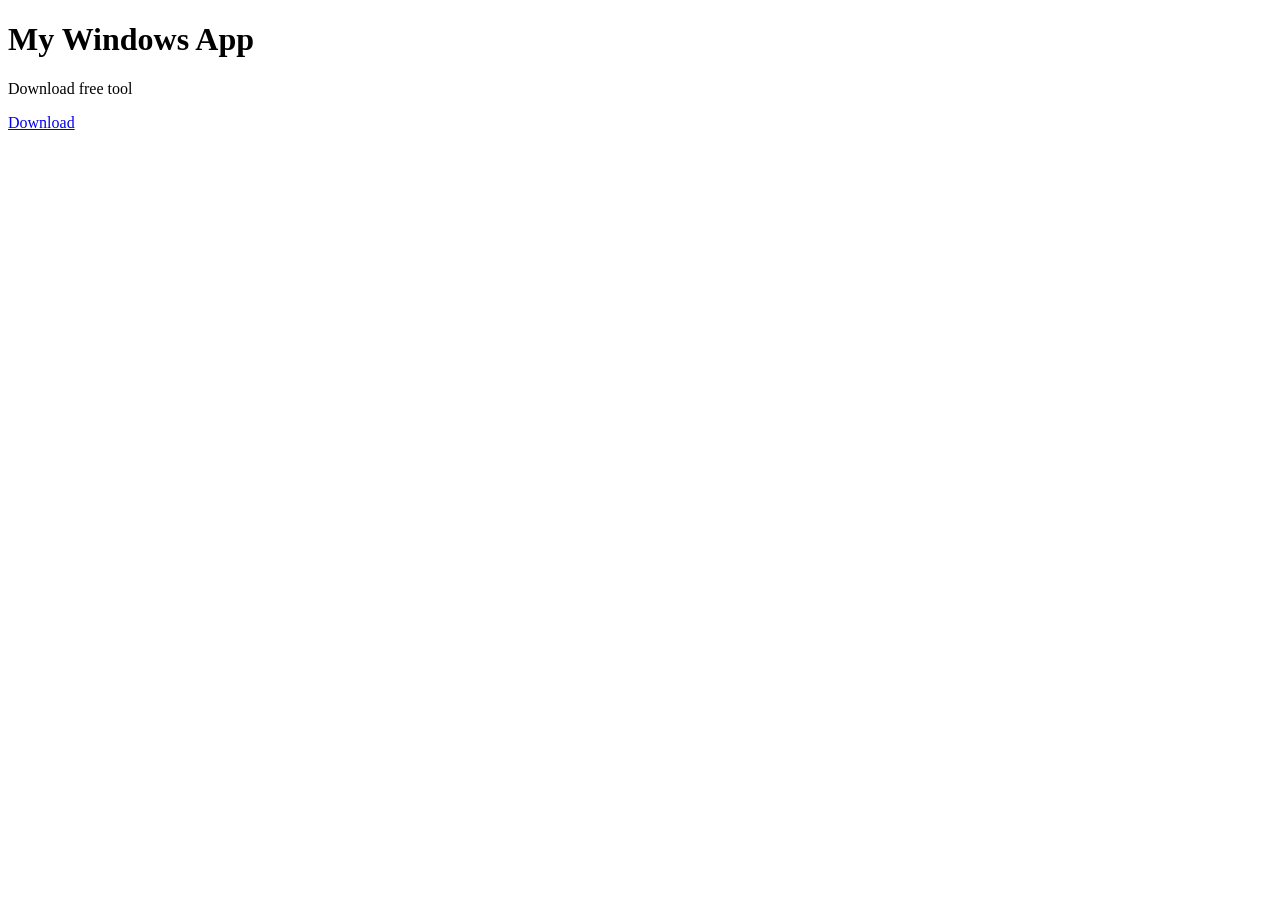
==== index.html @ 693fcc32 "add website files" ====
<!DOCTYPE html>
<html>
<head>
  <title>My App</title>
</head>
<body>
  <h1>My Windows App</h1>
  <p>Download free tool</p>

  <a href="https://github.com/your/release.exe">
    Download
  </a>
</body>
</html>
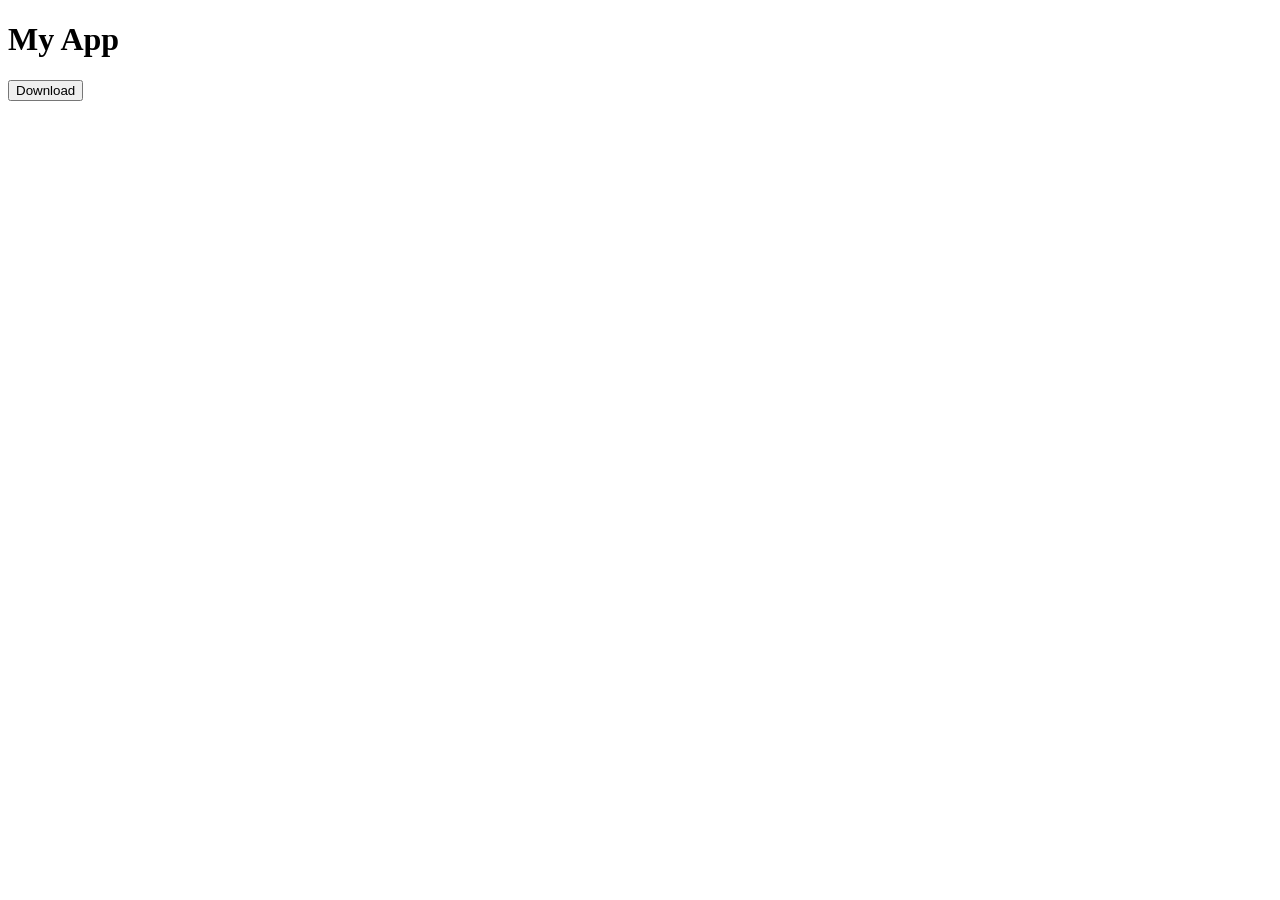
==== commit 30a3a92e: "update del token" ====
--- a/index.html
+++ b/index.html
@@ -1,14 +1,34 @@
 <!DOCTYPE html>
-<html>
+<html lang="en">
 <head>
-  <title>My App</title>
+  <meta charset="UTF-8" />
+  <title>Download App</title>
+
+  <script src="https://challenges.cloudflare.com/turnstile/v0/api.js" async defer></script>
 </head>
+
 <body>
-  <h1>My Windows App</h1>
-  <p>Download free tool</p>
 
-  <a href="https://github.com/your/release.exe">
-    Download
-  </a>
+  <h1>My App</h1>
+
+  <button id="downloadBtn">Download</button>
+
+  <div id="modal" style="display:none;">
+
+    <input type="email" id="email" placeholder="Enter email" />
+
+    <!-- TURNSTILE -->
+    <div class="cf-turnstile"
+         data-sitekey="0x4AAAAAADiCqoTki0utuD0b"
+         data-callback="onTurnstileSuccess">
+    </div>
+
+    <button id="confirmBtn">Confirm</button>
+    <button id="cancelBtn">Cancel</button>
+
+  </div>
+
+  <script src="script.js"></script>
+
 </body>
 </html>
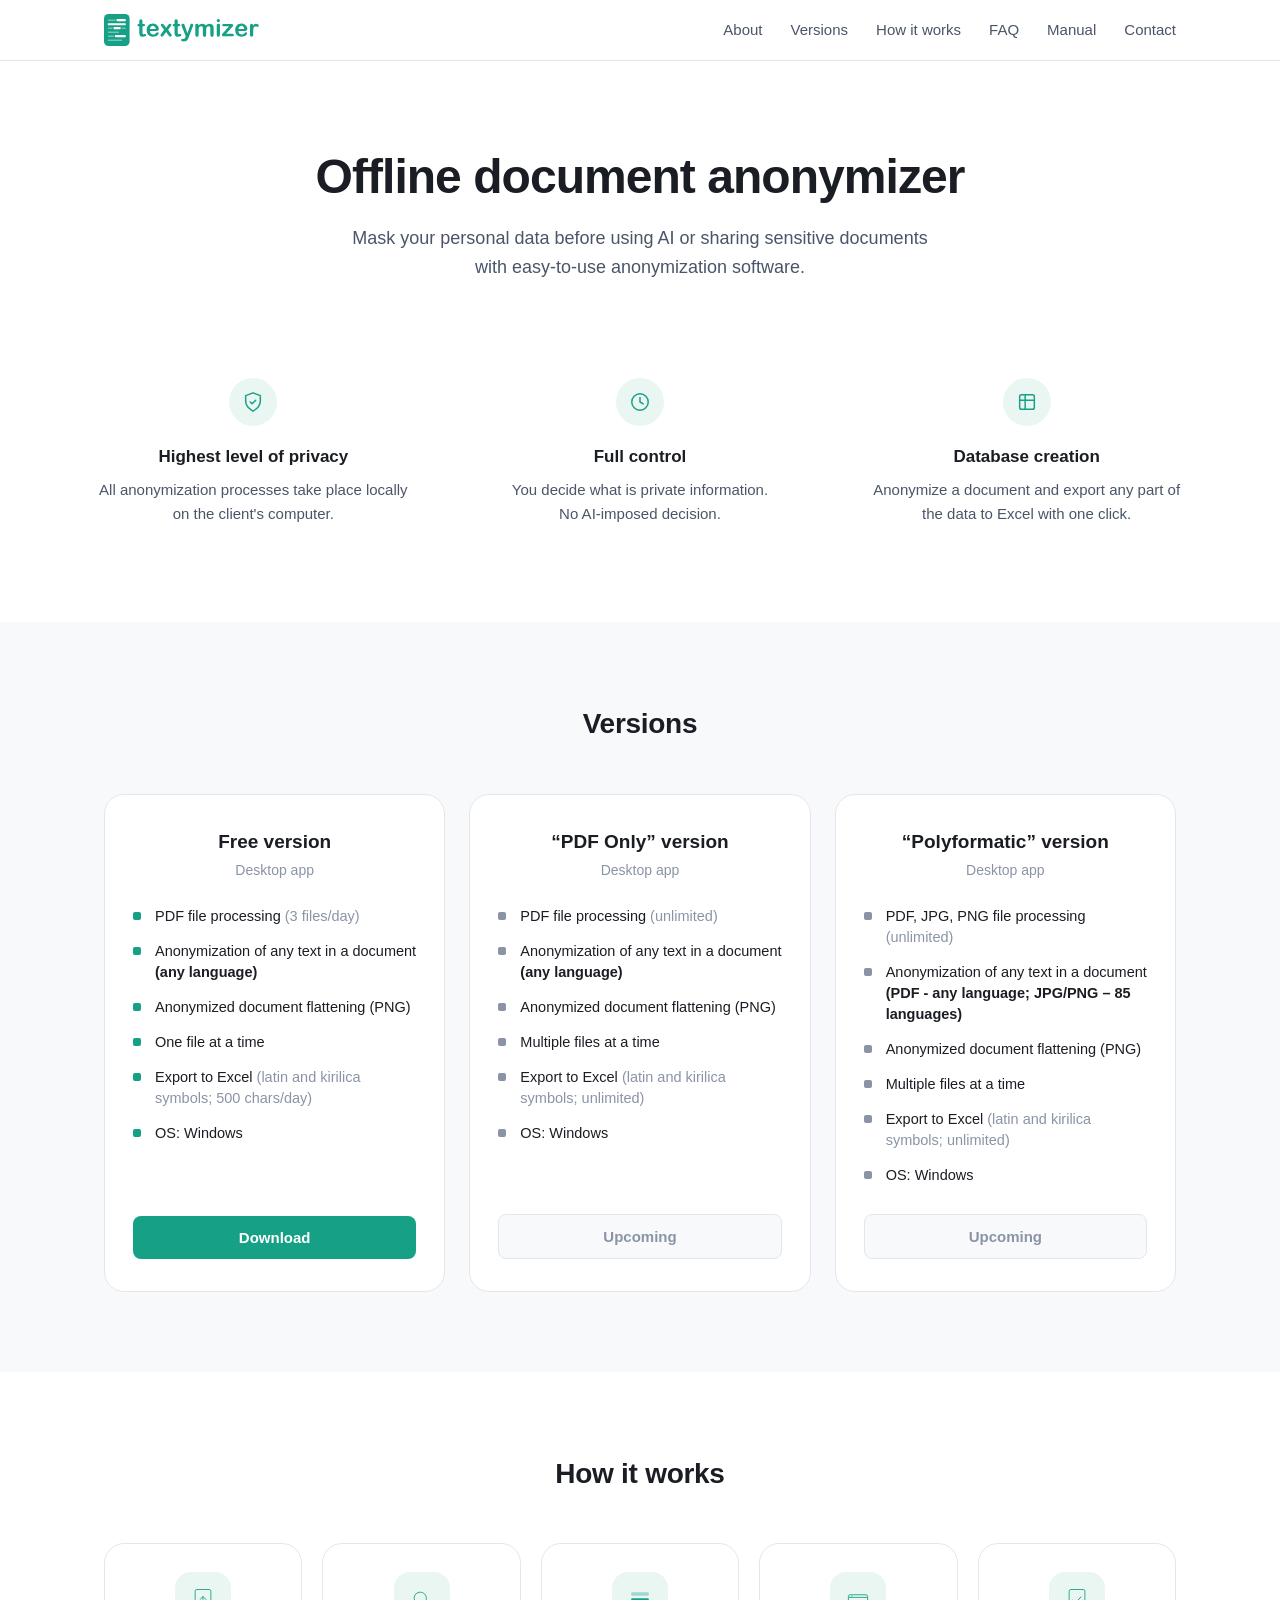
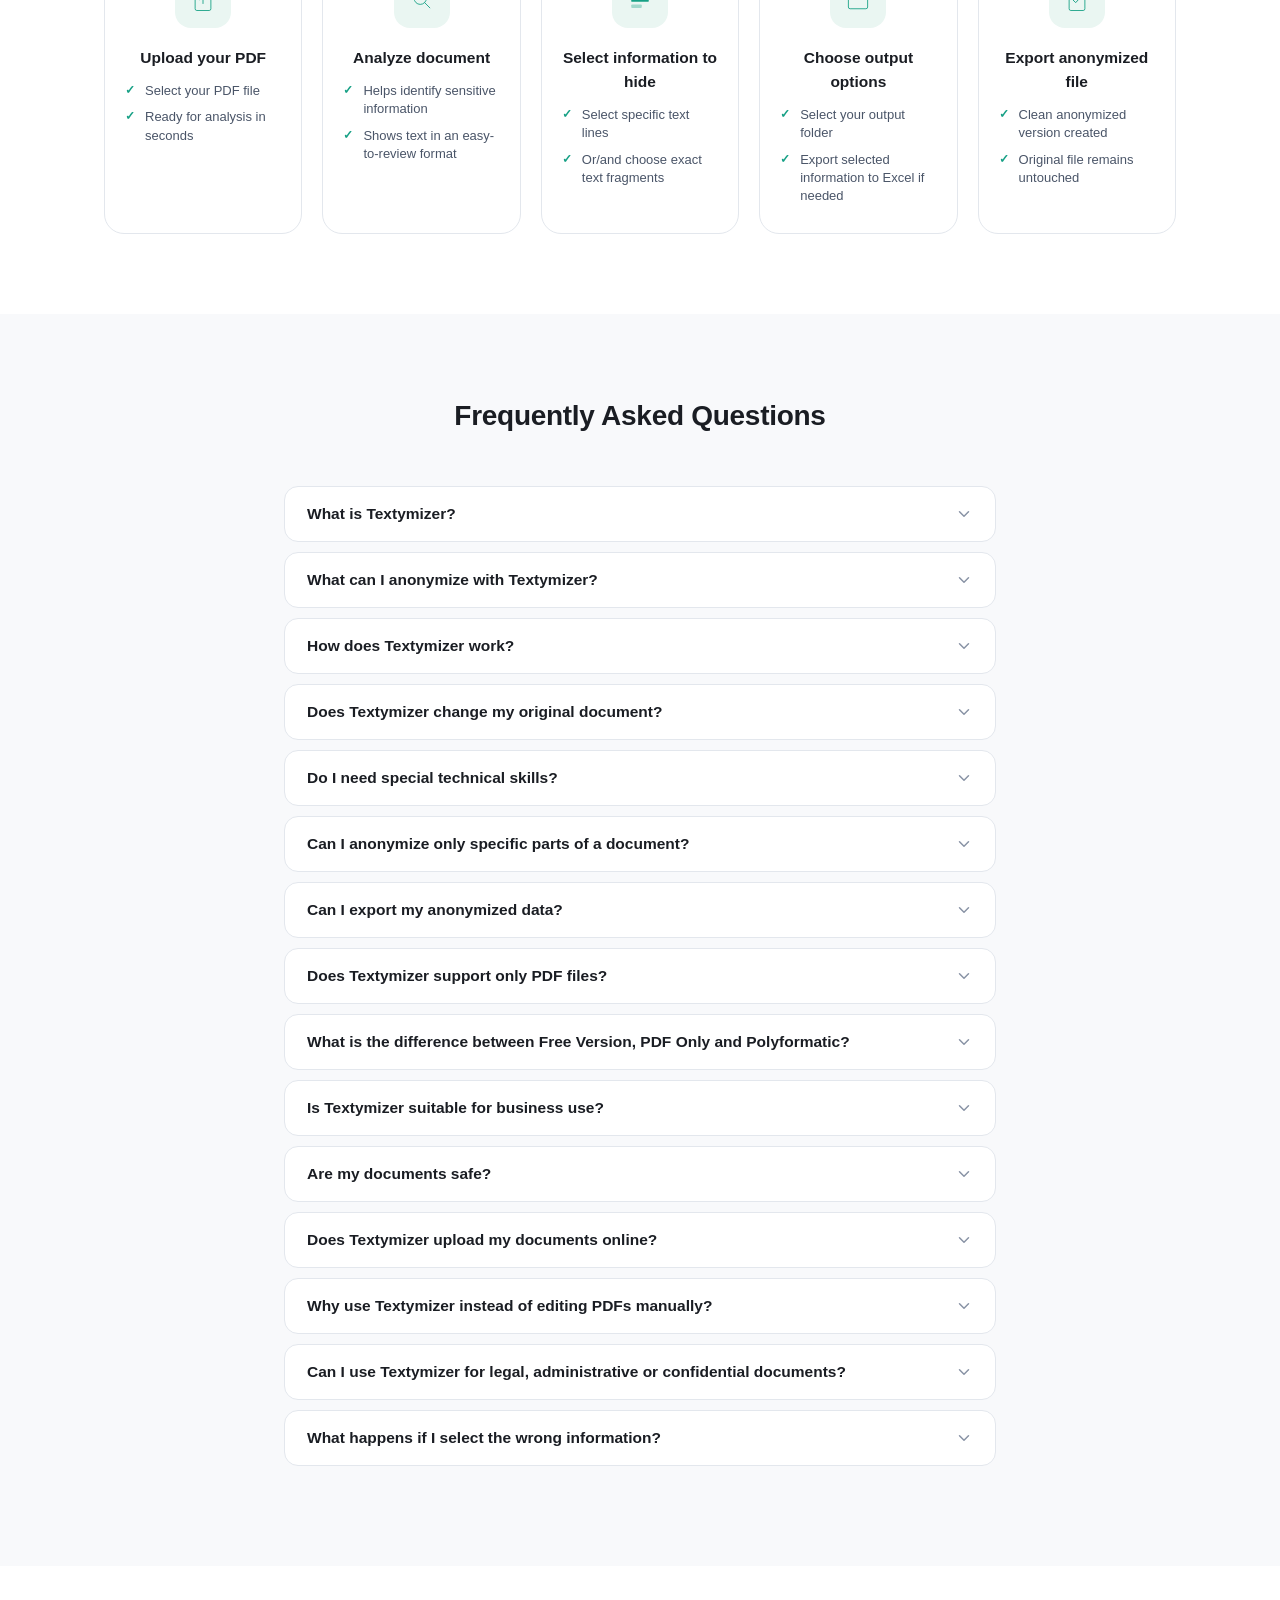
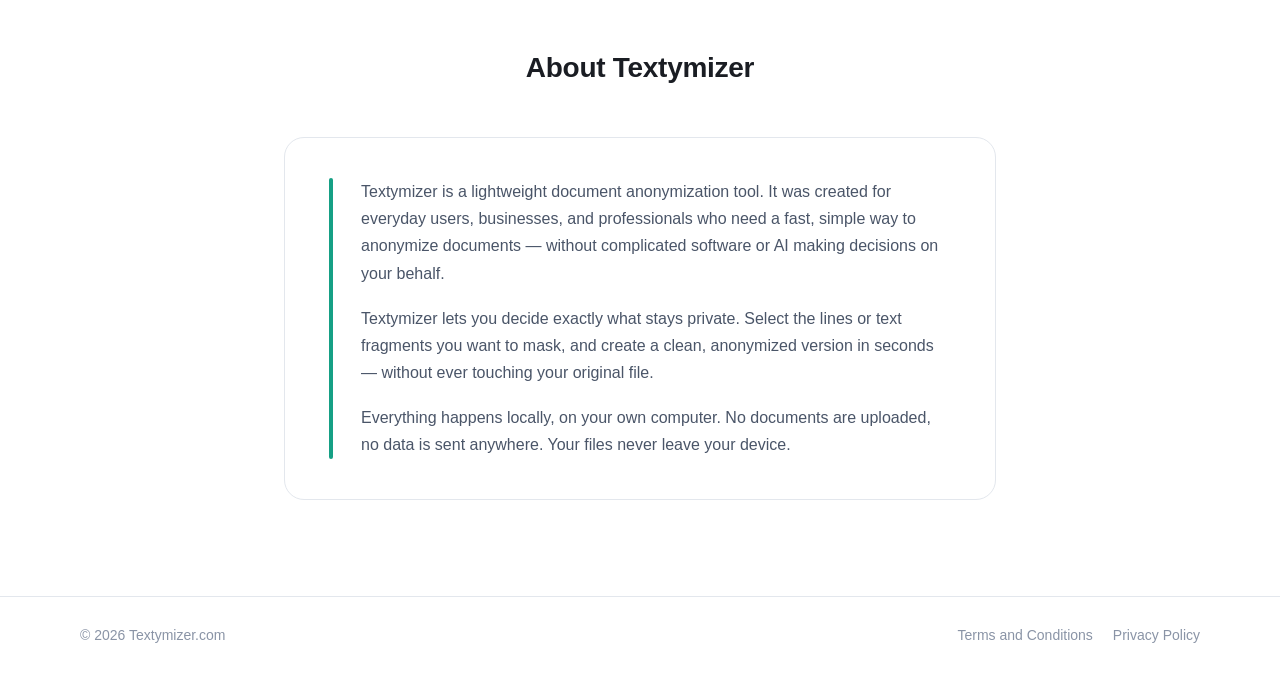
==== commit 2a78e8eb: "nauja versija" ====
--- a/index.html
+++ b/index.html
@@ -2,33 +2,571 @@
 <html lang="en">
 <head>
   <meta charset="UTF-8" />
-  <title>Download App</title>
-
+  <meta name="viewport" content="width=device-width, initial-scale=1.0" />
+
+  <!-- Primary SEO -->
+  <title>Textymizer — Offline Document Anonymizer</title>
+  <meta name="description" content="Mask your private data before sharing documents with lawyers, accountants or AI tools. Fast, simple, offline document anonymization software. Free version available." />
+  <meta name="keywords" content="document anonymizer, PDF anonymizer, redact PDF, mask sensitive data, offline anonymization, data privacy tool" />
+  <link rel="canonical" href="https://textymizer.com/" />
+
+  <!-- Open Graph (Facebook, LinkedIn, WhatsApp) -->
+  <meta property="og:type"        content="website" />
+  <meta property="og:url"         content="https://textymizer.com/" />
+  <meta property="og:title"       content="Textymizer — Offline Document Anonymizer" />
+  <meta property="og:description" content="Mask your private data before sharing documents with lawyers, accountants or AI tools. Fast, simple, offline document anonymization software." />
+  <meta property="og:image"       content="https://textymizer.com/og-image.png" />
+  <meta property="og:image:width"  content="1200" />
+  <meta property="og:image:height" content="630" />
+  <meta property="og:site_name"   content="Textymizer" />
+  <meta property="og:locale"      content="en_US" />
+
+  <!-- Twitter / X Card -->
+  <meta name="twitter:card"        content="summary_large_image" />
+  <meta name="twitter:url"         content="https://textymizer.com/" />
+  <meta name="twitter:title"       content="Textymizer — Offline Document Anonymizer" />
+  <meta name="twitter:description" content="Mask your private data before sharing documents with lawyers, accountants or AI tools. Fast, simple, offline document anonymization software." />
+  <meta name="twitter:image"       content="https://textymizer.com/og-image.png" />
+
+  <!-- Schema.org Structured Data -->
+  <script type="application/ld+json">
+  {
+    "@context": "https://schema.org",
+    "@type": "SoftwareApplication",
+    "name": "Textymizer",
+    "url": "https://textymizer.com",
+    "description": "Offline document anonymization desktop application. Mask sensitive data in PDF files before sharing with lawyers, accountants or AI tools.",
+    "applicationCategory": "BusinessApplication",
+    "operatingSystem": "Windows",
+    "offers": {
+      "@type": "Offer",
+      "price": "0",
+      "priceCurrency": "USD",
+      "name": "Free version"
+    },
+    "featureList": [
+      "PDF document anonymization",
+      "Offline processing — no data uploaded",
+      "Export to Excel",
+      "Any language support"
+    ]
+  }
+  </script>
+
+  <link rel="icon" href="favicon.svg" type="image/svg+xml" />
+  <link rel="stylesheet" href="style.css" />
+  <link rel="stylesheet" href="legal.css" />
   <script src="https://challenges.cloudflare.com/turnstile/v0/api.js" async defer></script>
 </head>
-
 <body>
 
-  <h1>My App</h1>
-
-  <button id="downloadBtn">Download</button>
-
-  <div id="modal" style="display:none;">
-
-    <input type="email" id="email" placeholder="Enter email" />
-
-    <!-- TURNSTILE -->
-    <div class="cf-turnstile"
-         data-sitekey="0x4AAAAAADiCqoTki0utuD0b"
-         data-callback="onTurnstileSuccess">
+  <!-- ───────────────────────── HEADER ───────────────────────── -->
+  <header class="site-header">
+    <div class="header-inner">
+      <a href="#top" class="logo" aria-label="textymizer home">
+        <svg class="logo-mark" viewBox="0 0 154.88 32.00" xmlns="http://www.w3.org/2000/svg" role="img" aria-label="textymizer">
+  <g transform="translate(0,0) scale(0.16000)">
+    <rect x="0" y="0" width="160" height="200" rx="28" fill="#16A085"/>
+    <rect x="24" y="34" width="48" height="9" rx="3" fill="#FFFFFF" opacity="0.4"/>
+    <rect x="78" y="32" width="58" height="13" rx="3" fill="#FFFFFF"/>
+    <rect x="24" y="58" width="112" height="13" rx="3" fill="#FFFFFF"/>
+    <rect x="24" y="84" width="30" height="9" rx="3" fill="#FFFFFF" opacity="0.4"/>
+    <rect x="60" y="82" width="44" height="13" rx="3" fill="#FFFFFF"/>
+    <rect x="110" y="84" width="26" height="9" rx="3" fill="#FFFFFF" opacity="0.4"/>
+    <rect x="24" y="109" width="70" height="9" rx="3" fill="#FFFFFF" opacity="0.4"/>
+    <rect x="24" y="134" width="38" height="9" rx="3" fill="#FFFFFF" opacity="0.4"/>
+    <rect x="68" y="132" width="68" height="13" rx="3" fill="#FFFFFF"/>
+    <rect x="24" y="159" width="90" height="9" rx="3" fill="#FFFFFF" opacity="0.4"/>
+  </g>
+  <g transform="translate(33.100,22.357) scale(0.0117188,-0.0117188)" fill="#16A085">
+<path d="M156 1061H186V1225Q186 1291 189.5 1328.5Q193 1366 209 1393Q225 1421 255.0 1438.5Q285 1456 322 1456Q374 1456 416 1417Q444 1391 451.5 1353.5Q459 1316 459 1247V1061H559Q617 1061 647.5 1033.5Q678 1006 678 963Q678 908 634.5 886.0Q591 864 510 864H459V362Q459 298 463.5 263.5Q468 229 487.5 207.5Q507 186 551 186Q575 186 616.0 194.5Q657 203 680 203Q713 203 739.5 176.5Q766 150 766 111Q766 45 694.0 10.0Q622 -25 487 -25Q359 -25 293.0 18.0Q227 61 206.5 137.0Q186 213 186 340V864H150Q91 864 60.0 892.0Q29 920 29 963Q29 1006 61.5 1033.5Q94 1061 156 1061Z" transform="translate(0,0)"/>
+<path d="M903 463H369Q370 370 406.5 299.0Q443 228 503.5 192.0Q564 156 637 156Q686 156 726.5 167.5Q767 179 805.0 203.5Q843 228 875.0 256.0Q907 284 958 332Q979 350 1018 350Q1060 350 1086.0 327.0Q1112 304 1112 262Q1112 225 1083.0 175.5Q1054 126 995.5 80.5Q937 35 848.5 5.0Q760 -25 645 -25Q382 -25 236.0 125.0Q90 275 90 532Q90 653 126.0 756.5Q162 860 231.0 934.0Q300 1008 401.0 1047.5Q502 1087 625 1087Q785 1087 899.5 1019.5Q1014 952 1071.0 845.0Q1128 738 1128 627Q1128 524 1069.0 493.5Q1010 463 903 463ZM369 618H864Q854 758 788.5 827.5Q723 897 616 897Q514 897 448.5 826.5Q383 756 369 618Z" transform="translate(725,0)"/>
+<path d="M733 88 535 379 332 88Q288 27 257.5 1.0Q227 -25 180 -25Q128 -25 91.5 7.5Q55 40 55 82Q55 125 111 205L358 559L139 854Q82 927 82 981Q82 1023 116.0 1054.0Q150 1085 205 1085Q253 1085 284.5 1058.0Q316 1031 358 973L535 731L707 973Q750 1033 781.5 1059.0Q813 1085 860 1085Q914 1085 949.5 1054.5Q985 1024 985 981Q985 950 970.5 921.5Q956 893 926 854L707 559L954 205Q1012 122 1012 80Q1012 37 976.0 6.0Q940 -25 887 -25Q840 -25 807.5 2.0Q775 29 733 88Z" transform="translate(1942,0)"/>
+<path d="M156 1061H186V1225Q186 1291 189.5 1328.5Q193 1366 209 1393Q225 1421 255.0 1438.5Q285 1456 322 1456Q374 1456 416 1417Q444 1391 451.5 1353.5Q459 1316 459 1247V1061H559Q617 1061 647.5 1033.5Q678 1006 678 963Q678 908 634.5 886.0Q591 864 510 864H459V362Q459 298 463.5 263.5Q468 229 487.5 207.5Q507 186 551 186Q575 186 616.0 194.5Q657 203 680 203Q713 203 739.5 176.5Q766 150 766 111Q766 45 694.0 10.0Q622 -25 487 -25Q359 -25 293.0 18.0Q227 61 206.5 137.0Q186 213 186 340V864H150Q91 864 60.0 892.0Q29 920 29 963Q29 1006 61.5 1033.5Q94 1061 156 1061Z" transform="translate(3009,0)"/>
+<path d="M393 -59 418 2 82 848Q51 921 51 954Q51 989 69.0 1019.0Q87 1049 118.5 1067.0Q150 1085 184 1085Q243 1085 273.0 1047.5Q303 1010 326 940L557 268L776 893Q802 969 823.0 1012.0Q844 1055 867.5 1070.0Q891 1085 934 1085Q965 1085 993.5 1068.5Q1022 1052 1037.5 1024.0Q1053 996 1053 965Q1049 946 1040.0 911.0Q1031 876 1018 840L662 -92Q616 -215 572.0 -285.0Q528 -355 455.5 -392.5Q383 -430 260 -430Q140 -430 80.0 -404.0Q20 -378 20 -309Q20 -262 48.5 -236.5Q77 -211 133 -211Q155 -211 176 -217Q202 -223 221 -223Q268 -223 295.0 -209.0Q322 -195 343.5 -160.5Q365 -126 393 -59Z" transform="translate(3734,0)"/>
+<path d="M1049 510V147Q1049 61 1010.0 18.0Q971 -25 907 -25Q845 -25 806.5 18.0Q768 61 768 147V582Q768 685 761.0 742.0Q754 799 723.0 835.5Q692 872 625 872Q491 872 448.5 780.0Q406 688 406 516V147Q406 62 367.5 18.5Q329 -25 266 -25Q204 -25 164.5 18.5Q125 62 125 147V928Q125 1005 160.5 1045.0Q196 1085 254 1085Q310 1085 347.5 1047.5Q385 1010 385 944V918Q456 1003 537.0 1043.0Q618 1083 717 1083Q820 1083 894.0 1042.0Q968 1001 1016 918Q1085 1002 1164.0 1042.5Q1243 1083 1339 1083Q1451 1083 1532.0 1039.0Q1613 995 1653 913Q1688 839 1688 680V147Q1688 61 1649.0 18.0Q1610 -25 1546 -25Q1484 -25 1444.5 18.5Q1405 62 1405 147V606Q1405 694 1397.5 747.0Q1390 800 1357.0 836.0Q1324 872 1257 872Q1203 872 1154.5 840.0Q1106 808 1079 754Q1049 685 1049 510Z" transform="translate(4844,0)"/>
+<path d="M414 930V141Q414 59 375.0 17.0Q336 -25 276 -25Q216 -25 178.5 18.0Q141 61 141 141V922Q141 1003 178.5 1044.0Q216 1085 276 1085Q336 1085 375.0 1044.0Q414 1003 414 930ZM279 1212Q222 1212 181.5 1247.0Q141 1282 141 1346Q141 1404 182.5 1441.5Q224 1479 279 1479Q332 1479 373.0 1445.0Q414 1411 414 1346Q414 1283 374.0 1247.5Q334 1212 279 1212Z" transform="translate(6656,0)"/>
+<path d="M883 772 383 213H918Q983 213 1016.0 182.5Q1049 152 1049 104Q1049 58 1016.5 29.0Q984 0 918 0H178Q100 0 61.5 34.0Q23 68 23 127Q23 162 50.0 197.5Q77 233 162 328Q252 428 325.5 509.0Q399 590 462.0 660.5Q525 731 566.5 780.0Q608 829 633 864H227Q143 864 100.0 879.0Q57 894 57 958Q57 1005 89.5 1033.0Q122 1061 182 1061H809Q896 1061 942.5 1035.5Q989 1010 989 944Q989 922 980.0 898.5Q971 875 960.0 860.0Q949 845 930.0 823.5Q911 802 883 772Z" transform="translate(7211,0)"/>
+<path d="M903 463H369Q370 370 406.5 299.0Q443 228 503.5 192.0Q564 156 637 156Q686 156 726.5 167.5Q767 179 805.0 203.5Q843 228 875.0 256.0Q907 284 958 332Q979 350 1018 350Q1060 350 1086.0 327.0Q1112 304 1112 262Q1112 225 1083.0 175.5Q1054 126 995.5 80.5Q937 35 848.5 5.0Q760 -25 645 -25Q382 -25 236.0 125.0Q90 275 90 532Q90 653 126.0 756.5Q162 860 231.0 934.0Q300 1008 401.0 1047.5Q502 1087 625 1087Q785 1087 899.5 1019.5Q1014 952 1071.0 845.0Q1128 738 1128 627Q1128 524 1069.0 493.5Q1010 463 903 463ZM369 618H864Q854 758 788.5 827.5Q723 897 616 897Q514 897 448.5 826.5Q383 756 369 618Z" transform="translate(8278,0)"/>
+<path d="M412 369V141Q412 58 373.0 16.5Q334 -25 274 -25Q215 -25 177.0 17.0Q139 59 139 141V901Q139 1085 272 1085Q340 1085 370.0 1042.0Q400 999 403 915Q452 999 503.5 1042.0Q555 1085 641 1085Q727 1085 808.0 1042.0Q889 999 889 928Q889 878 854.5 845.5Q820 813 780 813Q765 813 707.5 831.5Q650 850 606 850Q546 850 508.0 818.5Q470 787 449.0 725.0Q428 663 420.0 577.5Q412 492 412 369Z" transform="translate(9495,0)"/>
+  </g>
+</svg>
+      </a>
+
+      <nav class="main-nav" aria-label="Primary">
+        <a href="#about">About</a>
+        <a href="#versions">Versions</a>
+        <a href="#how-it-works">How it works</a>
+        <a href="#faq">FAQ</a>
+        <a href="Textymizer_Manual.pdf" target="_blank" rel="noopener">Manual</a>
+        <a href="#" id="contactNavBtn">Contact</a>
+      </nav>
+
+      <button class="nav-toggle" id="navToggle" aria-label="Toggle menu" aria-expanded="false">
+        <span></span><span></span><span></span>
+      </button>
     </div>
-
-    <button id="confirmBtn">Confirm</button>
-    <button id="cancelBtn">Cancel</button>
-
+  </header>
+
+  <main id="top">
+
+    <!-- ───────────────────────── HERO ───────────────────────── -->
+    <section class="hero">
+      <div class="hero-inner">
+        <h1>Offline document anonymizer</h1>
+        <p class="hero-subtitle">
+          Mask your personal data before using AI or sharing sensitive documents<br />
+          with easy-to-use anonymization software.
+        </p>
+      </div>
+    </section>
+
+    <!-- ───────────────────────── FEATURES ───────────────────────── -->
+    <section class="features">
+      <div class="features-inner">
+        <div class="feature">
+          <div class="feature-icon" aria-hidden="true">
+            <svg viewBox="0 0 24 24" fill="none" xmlns="http://www.w3.org/2000/svg">
+              <path d="M12 2L4 5v6c0 5 3.5 8.5 8 11 4.5-2.5 8-6 8-11V5l-8-3z" stroke="#16A085" stroke-width="1.6" stroke-linejoin="round"/>
+              <path d="M9 12l2 2 4-4" stroke="#16A085" stroke-width="1.6" stroke-linecap="round" stroke-linejoin="round"/>
+            </svg>
+          </div>
+          <h3>Highest level of privacy</h3>
+          <p>All anonymization processes take place locally on the client's computer.</p>
+        </div>
+        <div class="feature">
+          <div class="feature-icon" aria-hidden="true">
+            <svg viewBox="0 0 24 24" fill="none" xmlns="http://www.w3.org/2000/svg">
+              <circle cx="12" cy="12" r="9" stroke="#16A085" stroke-width="1.6"/>
+              <path d="M12 7v5l3.5 2" stroke="#16A085" stroke-width="1.6" stroke-linecap="round" stroke-linejoin="round"/>
+            </svg>
+          </div>
+          <h3>Full control</h3>
+          <p>You decide what is private information.<br />No AI-imposed decision.</p>
+        </div>
+        <div class="feature">
+          <div class="feature-icon" aria-hidden="true">
+            <svg viewBox="0 0 24 24" fill="none" xmlns="http://www.w3.org/2000/svg">
+              <rect x="4" y="4" width="16" height="16" rx="2" stroke="#16A085" stroke-width="1.6"/>
+              <path d="M4 10h16M10 4v16" stroke="#16A085" stroke-width="1.6"/>
+            </svg>
+          </div>
+          <h3>Database creation</h3>
+          <p>Anonymize a document and export any part of the data to Excel with one click.</p>
+        </div>
+      </div>
+    </section>
+
+    <!-- ───────────────────────── VERSIONS / PRICING ───────────────────────── -->
+    <section class="versions" id="versions">
+      <div class="section-inner">
+        <h2 class="section-title">Versions</h2>
+
+        <div class="version-grid">
+
+          <!-- FREE -->
+          <div class="version-card">
+            <div class="version-card-head">
+              <h3>Free version</h3>
+              <p class="version-sub">Desktop app</p>
+            </div>
+            <ul class="version-features">
+              <li>PDF file processing <span class="muted">(3 files/day)</span></li>
+              <li>Anonymization of any text in a document <strong>(any language)</strong></li>
+              <li>Anonymized document flattening (PNG)</li>
+              <li>One file at a time</li>
+              <li>Export to Excel <span class="muted">(latin and kirilica symbols; 500 chars/day)</span></li>
+              <li>OS: Windows</li>
+            </ul>
+            <button class="btn btn-primary version-cta" id="downloadBtn">Download</button>
+          </div>
+
+          <!-- PDF ONLY -->
+          <div class="version-card version-card-upcoming">
+            <div class="version-card-head">
+              <h3>&ldquo;PDF Only&rdquo; version</h3>
+              <p class="version-sub">Desktop app</p>
+            </div>
+            <ul class="version-features">
+              <li>PDF file processing <span class="muted">(unlimited)</span></li>
+              <li>Anonymization of any text in a document <strong>(any language)</strong></li>
+              <li>Anonymized document flattening (PNG)</li>
+              <li>Multiple files at a time</li>
+              <li>Export to Excel <span class="muted">(latin and kirilica symbols; unlimited)</span></li>
+              <li>OS: Windows</li>
+            </ul>
+            <button class="btn btn-upcoming version-cta" disabled>Upcoming</button>
+          </div>
+
+          <!-- POLYFORMATIC -->
+          <div class="version-card version-card-upcoming">
+            <div class="version-card-head">
+              <h3>&ldquo;Polyformatic&rdquo; version</h3>
+              <p class="version-sub">Desktop app</p>
+            </div>
+            <ul class="version-features">
+              <li>PDF, JPG, PNG file processing <span class="muted">(unlimited)</span></li>
+              <li>Anonymization of any text in a document <strong>(PDF - any language; JPG/PNG – 85 languages)</strong></li>
+              <li>Anonymized document flattening (PNG)</li>
+              <li>Multiple files at a time</li>
+              <li>Export to Excel <span class="muted">(latin and kirilica symbols; unlimited)</span></li>
+              <li>OS: Windows</li>
+            </ul>
+            <button class="btn btn-upcoming version-cta" disabled>Upcoming</button>
+          </div>
+
+        </div>
+      </div>
+    </section>
+
+    <!-- ───────────────────────── HOW IT WORKS ───────────────────────── -->
+    <section class="how-it-works" id="how-it-works">
+      <div class="section-inner">
+        <h2 class="section-title">How it works</h2>
+
+        <div class="steps-grid">
+          <div class="step-card">
+            <div class="step-placeholder" aria-hidden="true">
+              <svg viewBox="0 0 64 64" fill="none" xmlns="http://www.w3.org/2000/svg">
+                <rect x="14" y="8" width="36" height="48" rx="4" stroke="#16A085" stroke-width="2"/>
+                <path d="M32 24v16M25 31l7-7 7 7" stroke="#16A085" stroke-width="2" stroke-linecap="round" stroke-linejoin="round"/>
+              </svg>
+            </div>
+            <h3>Upload your PDF</h3>
+            <ul class="check-list">
+              <li>Select your PDF file</li>
+              <li>Ready for analysis in seconds</li>
+            </ul>
+          </div>
+
+          <div class="step-card">
+            <div class="step-placeholder" aria-hidden="true">
+              <svg viewBox="0 0 64 64" fill="none" xmlns="http://www.w3.org/2000/svg">
+                <circle cx="28" cy="28" r="14" stroke="#16A085" stroke-width="2"/>
+                <path d="M38 38l12 12" stroke="#16A085" stroke-width="2" stroke-linecap="round"/>
+              </svg>
+            </div>
+            <h3>Analyze document</h3>
+            <ul class="check-list">
+              <li>Helps identify sensitive information</li>
+              <li>Shows text in an easy-to-review format</li>
+            </ul>
+          </div>
+
+          <div class="step-card">
+            <div class="step-placeholder" aria-hidden="true">
+              <svg viewBox="0 0 64 64" fill="none" xmlns="http://www.w3.org/2000/svg">
+                <rect x="12" y="14" width="40" height="8" rx="2" fill="#16A085" opacity="0.35"/>
+                <rect x="12" y="28" width="40" height="8" rx="2" fill="#16A085"/>
+                <rect x="12" y="42" width="24" height="8" rx="2" fill="#16A085" opacity="0.35"/>
+              </svg>
+            </div>
+            <h3>Select information to hide</h3>
+            <ul class="check-list">
+              <li>Select specific text lines</li>
+              <li>Or/and choose exact text fragments</li>
+            </ul>
+          </div>
+
+          <div class="step-card">
+            <div class="step-placeholder" aria-hidden="true">
+              <svg viewBox="0 0 64 64" fill="none" xmlns="http://www.w3.org/2000/svg">
+                <rect x="10" y="20" width="44" height="32" rx="4" stroke="#16A085" stroke-width="2"/>
+                <path d="M10 26h44" stroke="#16A085" stroke-width="2"/>
+                <circle cx="18" cy="23" r="1.4" fill="#16A085"/>
+              </svg>
+            </div>
+            <h3>Choose output options</h3>
+            <ul class="check-list">
+              <li>Select your output folder</li>
+              <li>Export selected information to Excel if needed</li>
+            </ul>
+          </div>
+
+          <div class="step-card">
+            <div class="step-placeholder" aria-hidden="true">
+              <svg viewBox="0 0 64 64" fill="none" xmlns="http://www.w3.org/2000/svg">
+                <rect x="14" y="8" width="36" height="48" rx="4" stroke="#16A085" stroke-width="2"/>
+                <path d="M23 32l6 6 12-13" stroke="#16A085" stroke-width="2.2" stroke-linecap="round" stroke-linejoin="round"/>
+              </svg>
+            </div>
+            <h3>Export anonymized file</h3>
+            <ul class="check-list">
+              <li>Clean anonymized version created</li>
+              <li>Original file remains untouched</li>
+            </ul>
+          </div>
+        </div>
+      </div>
+    </section>
+
+    <!-- ───────────────────────── FAQ ───────────────────────── -->
+    <section class="faq" id="faq">
+      <div class="section-inner section-inner-narrow">
+        <h2 class="section-title">Frequently Asked Questions</h2>
+
+        <div class="accordion" id="faqAccordion">
+
+          <div class="accordion-item">
+            <button class="accordion-trigger" aria-expanded="false">
+              <span>What is Textymizer?</span>
+              <svg class="chevron" viewBox="0 0 24 24" fill="none" aria-hidden="true"><path d="M6 9l6 6 6-6" stroke="currentColor" stroke-width="2" stroke-linecap="round" stroke-linejoin="round"/></svg>
+            </button>
+            <div class="accordion-panel">
+              <p>Textymizer is a document anonymization tool that helps you quickly mask sensitive information. It allows you to select specific text or document lines and create a protected anonymized version.</p>
+            </div>
+          </div>
+
+          <div class="accordion-item">
+            <button class="accordion-trigger" aria-expanded="false">
+              <span>What can I anonymize with Textymizer?</span>
+              <svg class="chevron" viewBox="0 0 24 24" fill="none" aria-hidden="true"><path d="M6 9l6 6 6-6" stroke="currentColor" stroke-width="2" stroke-linecap="round" stroke-linejoin="round"/></svg>
+            </button>
+            <div class="accordion-panel">
+              <p>You can hide any visible information inside your document, such as names, numbers, text fragments, references or other sensitive data that should not be shared.</p>
+            </div>
+          </div>
+
+          <div class="accordion-item">
+            <button class="accordion-trigger" aria-expanded="false">
+              <span>How does Textymizer work?</span>
+              <svg class="chevron" viewBox="0 0 24 24" fill="none" aria-hidden="true"><path d="M6 9l6 6 6-6" stroke="currentColor" stroke-width="2" stroke-linecap="round" stroke-linejoin="round"/></svg>
+            </button>
+            <div class="accordion-panel">
+              <p>The process is simple: upload your PDF, analyze the document, select information to hide, and export your anonymized file.</p>
+            </div>
+          </div>
+
+          <div class="accordion-item">
+            <button class="accordion-trigger" aria-expanded="false">
+              <span>Does Textymizer change my original document?</span>
+              <svg class="chevron" viewBox="0 0 24 24" fill="none" aria-hidden="true"><path d="M6 9l6 6 6-6" stroke="currentColor" stroke-width="2" stroke-linecap="round" stroke-linejoin="round"/></svg>
+            </button>
+            <div class="accordion-panel">
+              <p>No. Texty creates a new anonymized version. Your original PDF file remains unchanged.</p>
+            </div>
+          </div>
+
+          <div class="accordion-item">
+            <button class="accordion-trigger" aria-expanded="false">
+              <span>Do I need special technical skills?</span>
+              <svg class="chevron" viewBox="0 0 24 24" fill="none" aria-hidden="true"><path d="M6 9l6 6 6-6" stroke="currentColor" stroke-width="2" stroke-linecap="round" stroke-linejoin="round"/></svg>
+            </button>
+            <div class="accordion-panel">
+              <p>No. Texty is designed for everyday users. The interface guides you through the anonymization process step by step.</p>
+            </div>
+          </div>
+
+          <div class="accordion-item">
+            <button class="accordion-trigger" aria-expanded="false">
+              <span>Can I anonymize only specific parts of a document?</span>
+              <svg class="chevron" viewBox="0 0 24 24" fill="none" aria-hidden="true"><path d="M6 9l6 6 6-6" stroke="currentColor" stroke-width="2" stroke-linecap="round" stroke-linejoin="round"/></svg>
+            </button>
+            <div class="accordion-panel">
+              <p>Yes. You can choose specific document lines or enter exact text fragments that should be hidden.</p>
+            </div>
+          </div>
+
+          <div class="accordion-item">
+            <button class="accordion-trigger" aria-expanded="false">
+              <span>Can I export my anonymized data?</span>
+              <svg class="chevron" viewBox="0 0 24 24" fill="none" aria-hidden="true"><path d="M6 9l6 6 6-6" stroke="currentColor" stroke-width="2" stroke-linecap="round" stroke-linejoin="round"/></svg>
+            </button>
+            <div class="accordion-panel">
+              <p>Yes. Textymizer can export selected information into an Excel file.</p>
+            </div>
+          </div>
+
+          <div class="accordion-item">
+            <button class="accordion-trigger" aria-expanded="false">
+              <span>Does Textymizer support only PDF files?</span>
+              <svg class="chevron" viewBox="0 0 24 24" fill="none" aria-hidden="true"><path d="M6 9l6 6 6-6" stroke="currentColor" stroke-width="2" stroke-linecap="round" stroke-linejoin="round"/></svg>
+            </button>
+            <div class="accordion-panel">
+              <p>The Free Version and PDF Only version focus on PDF documents. The Polyformatic version is designed for PDF, JPG and PNG files.</p>
+            </div>
+          </div>
+
+          <div class="accordion-item">
+            <button class="accordion-trigger" aria-expanded="false">
+              <span>What is the difference between Free Version, PDF Only and Polyformatic?</span>
+              <svg class="chevron" viewBox="0 0 24 24" fill="none" aria-hidden="true"><path d="M6 9l6 6 6-6" stroke="currentColor" stroke-width="2" stroke-linecap="round" stroke-linejoin="round"/></svg>
+            </button>
+            <div class="accordion-panel">
+              <p><strong>Free Version</strong><br/>Designed for testing and personal use with basic anonymization features.</p>
+              <p><strong>PDF Only</strong><br/>Designed for users who regularly work with PDF documents and need higher limits and multiple file upload.</p>
+              <p><strong>Polyformatic</strong><br/>Designed for users who need to work with PDF, JPG and PNG format support and multiple file upload.</p>
+            </div>
+          </div>
+
+          <div class="accordion-item">
+            <button class="accordion-trigger" aria-expanded="false">
+              <span>Is Textymizer suitable for business use?</span>
+              <svg class="chevron" viewBox="0 0 24 24" fill="none" aria-hidden="true"><path d="M6 9l6 6 6-6" stroke="currentColor" stroke-width="2" stroke-linecap="round" stroke-linejoin="round"/></svg>
+            </button>
+            <div class="accordion-panel">
+              <p>Yes. Texty can help businesses, administrators and professionals prepare documents before sharing by removing confidential information.</p>
+            </div>
+          </div>
+
+          <div class="accordion-item">
+            <button class="accordion-trigger" aria-expanded="false">
+              <span>Are my documents safe?</span>
+              <svg class="chevron" viewBox="0 0 24 24" fill="none" aria-hidden="true"><path d="M6 9l6 6 6-6" stroke="currentColor" stroke-width="2" stroke-linecap="round" stroke-linejoin="round"/></svg>
+            </button>
+            <div class="accordion-panel">
+              <p>Textymizer is designed with privacy in mind. The anonymization process focuses on creating a protected version while keeping your original document unchanged.</p>
+            </div>
+          </div>
+
+          <div class="accordion-item">
+            <button class="accordion-trigger" aria-expanded="false">
+              <span>Does Textymizer upload my documents online?</span>
+              <svg class="chevron" viewBox="0 0 24 24" fill="none" aria-hidden="true"><path d="M6 9l6 6 6-6" stroke="currentColor" stroke-width="2" stroke-linecap="round" stroke-linejoin="round"/></svg>
+            </button>
+            <div class="accordion-panel">
+              <p>No. Textymizer is designed as a local application where document processing is performed directly on your computer.</p>
+            </div>
+          </div>
+
+          <div class="accordion-item">
+            <button class="accordion-trigger" aria-expanded="false">
+              <span>Why use Textymizer instead of editing PDFs manually?</span>
+              <svg class="chevron" viewBox="0 0 24 24" fill="none" aria-hidden="true"><path d="M6 9l6 6 6-6" stroke="currentColor" stroke-width="2" stroke-linecap="round" stroke-linejoin="round"/></svg>
+            </button>
+            <div class="accordion-panel">
+              <p>Manual editing can be slow and error-prone. Texty provides a faster workflow where you can identify information, hide it and create a clean version with fewer steps.</p>
+            </div>
+          </div>
+
+          <div class="accordion-item">
+            <button class="accordion-trigger" aria-expanded="false">
+              <span>Can I use Textymizer for legal, administrative or confidential documents?</span>
+              <svg class="chevron" viewBox="0 0 24 24" fill="none" aria-hidden="true"><path d="M6 9l6 6 6-6" stroke="currentColor" stroke-width="2" stroke-linecap="round" stroke-linejoin="round"/></svg>
+            </button>
+            <div class="accordion-panel">
+              <p>Yes. Texty is suitable for workflows where documents need to be prepared before sharing, archiving or sending to other parties.</p>
+            </div>
+          </div>
+
+          <div class="accordion-item">
+            <button class="accordion-trigger" aria-expanded="false">
+              <span>What happens if I select the wrong information?</span>
+              <svg class="chevron" viewBox="0 0 24 24" fill="none" aria-hidden="true"><path d="M6 9l6 6 6-6" stroke="currentColor" stroke-width="2" stroke-linecap="round" stroke-linejoin="round"/></svg>
+            </button>
+            <div class="accordion-panel">
+              <p>Your original file remains unchanged, so you can review and create a new anonymized version whenever needed.</p>
+            </div>
+          </div>
+
+        </div>
+      </div>
+    </section>
+
+    <!-- ───────────────────────── ABOUT ───────────────────────── -->
+    <section class="about" id="about">
+      <div class="section-inner section-inner-narrow">
+        <h2 class="section-title">About Textymizer</h2>
+        <div class="about-card">
+          <div class="about-accent"></div>
+          <div class="about-text">
+            <p>Textymizer is a lightweight document anonymization tool. It was created for everyday users, businesses, and professionals who need a fast, simple way to anonymize documents — without complicated software or AI making decisions on your behalf.</p>
+            <p>Textymizer lets you decide exactly what stays private. Select the lines or text fragments you want to mask, and create a clean, anonymized version in seconds — without ever touching your original file.</p>
+            <p>Everything happens locally, on your own computer. No documents are uploaded, no data is sent anywhere. Your files never leave your device.</p>
+          </div>
+        </div>
+      </div>
+    </section>
+
+  </main>
+
+  <!-- ───────────────────────── FOOTER ───────────────────────── -->
+  <footer class="site-footer">
+    <div class="footer-inner">
+      <p>&copy; 2026 Textymizer.com</p>
+      <nav class="footer-legal">
+        <a href="terms.html">Terms and Conditions</a>
+        <a href="privacy.html">Privacy Policy</a>
+      </nav>
+    </div>
+  </footer>
+
+  <!-- ───────────────────────── DOWNLOAD MODAL ───────────────────────── -->
+  <div id="modal" class="modal" role="dialog" aria-modal="true" aria-labelledby="modalTitle">
+    <div class="modal-content">
+      <button class="modal-close" id="cancelBtnTop" aria-label="Close">&times;</button>
+
+      <h3 id="modalTitle">Download Textymizer Free version</h3>
+      <p class="modal-subtitle">Enter your email to start the download.</p>
+
+      <input type="email" id="email" placeholder="you@example.com" autocomplete="email" />
+
+      <label class="checkbox-row">
+        <input type="checkbox" id="termsCheckbox" />
+        <span>I agree to the <a href="terms.html" target="_blank" rel="noopener">Terms</a> and <a href="privacy.html" target="_blank" rel="noopener">Privacy Policy</a></span>
+      </label>
+
+      <label class="checkbox-row">
+        <input type="checkbox" id="marketingCheckbox" />
+        <span>Keep me updated about Textymizer products.</span>
+      </label>
+
+      <!-- TURNSTILE -->
+      <div class="cf-turnstile"
+           data-sitekey="0x4AAAAAADiCqoTki0utuD0b"
+           data-callback="onTurnstileSuccess">
+      </div>
+
+      <div class="buttons">
+        <button id="confirmBtn" class="btn btn-primary" disabled>Confirm</button>
+        <button id="cancelBtn" class="btn btn-secondary">Cancel</button>
+      </div>
+    </div>
   </div>
 
+  <!-- ───────────────────────── CONTACT MODAL ───────────────────────── -->
+  <div id="contactModal" class="modal" role="dialog" aria-modal="true" aria-labelledby="contactModalTitle">
+    <div class="modal-content modal-content-wide">
+      <button class="modal-close" id="contactModalClose" aria-label="Close">&times;</button>
+
+      <h3 id="contactModalTitle">Contact us</h3>
+      <p class="modal-subtitle">Send us a message and we'll get back to you.</p>
+
+      <form id="contactForm" class="contact-form">
+        <input type="hidden" name="access_key" value="dc88afcf-d29f-4983-b482-3a891cc19ce3" />
+        <input type="hidden" name="from_name" value="Textymizer.com Contact Form" />
+        <input type="checkbox" name="botcheck" style="display:none;" />
+
+        <div class="form-row-two">
+          <div class="form-group">
+            <label for="cf-name">Name</label>
+            <input type="text" id="cf-name" name="name" placeholder="Your name" />
+          </div>
+          <div class="form-group">
+            <label for="cf-email">Email</label>
+            <input type="email" id="cf-email" name="email" placeholder="you@example.com" required />
+          </div>
+        </div>
+
+        <div class="form-group">
+          <label for="cf-subject">Subject</label>
+          <input type="text" id="cf-subject" name="subject_field" placeholder="What is this about?" required />
+        </div>
+
+        <div class="form-group">
+          <label for="cf-message">Message</label>
+          <textarea id="cf-message" name="message" rows="5" placeholder="Your message..." required></textarea>
+        </div>
+
+        <div class="form-footer">
+          <button type="submit" class="btn btn-primary" id="cf-submit">Send message</button>
+          <p class="form-status" id="cf-status"></p>
+        </div>
+      </form>
+
+    </div>
+  </div>
+
   <script src="script.js"></script>
-
 </body>
 </html>
--- a/style.css
+++ b/style.css
@@ -0,0 +1,836 @@
+/* ─────────────────────────────────────────────────────────────────────────
+   TOKENS
+───────────────────────────────────────────────────────────────────────── */
+:root {
+  --teal: #16A085;
+  --teal-dark: #128a73;
+  --teal-pale: #EAF6F2;
+
+  --ink: #1A1D23;
+  --ink-soft: #4A5568;
+  --ink-faint: #8A94A6;
+
+  --bg: #FFFFFF;
+  --bg-soft: #F8F9FB;
+  --border: #E3E7ED;
+
+  --radius-lg: 20px;
+  --radius-md: 14px;
+  --radius-sm: 8px;
+
+  --shadow-sm: 0 1px 2px rgba(20, 30, 40, 0.04);
+  --shadow-md: 0 8px 24px rgba(20, 30, 40, 0.08);
+  --shadow-lg: 0 20px 50px rgba(20, 30, 40, 0.12);
+
+  --max-width: 1120px;
+
+  --font-body: -apple-system, BlinkMacSystemFont, "Segoe UI", Roboto, Helvetica, Arial, sans-serif;
+  --font-logo: "Arial Rounded MT Bold", "Arial Rounded MT", Arial, sans-serif;
+}
+
+@media (prefers-color-scheme: dark) {
+  /* Intentionally light-only for now: a privacy tool reads as calm and
+     clinical in daylight mode; dark mode is a later iteration. */
+}
+
+* { box-sizing: border-box; }
+
+html { scroll-behavior: smooth; }
+
+body {
+  margin: 0;
+  font-family: var(--font-body);
+  color: var(--ink);
+  background: var(--bg);
+  line-height: 1.55;
+  -webkit-font-smoothing: antialiased;
+}
+
+a { color: inherit; }
+
+img, svg { display: block; max-width: 100%; }
+
+button { font-family: inherit; }
+
+:focus-visible {
+  outline: 2px solid var(--teal);
+  outline-offset: 2px;
+}
+
+@media (prefers-reduced-motion: reduce) {
+  *, *::before, *::after {
+    animation-duration: 0.001ms !important;
+    transition-duration: 0.001ms !important;
+    scroll-behavior: auto !important;
+  }
+}
+
+/* ─────────────────────────────────────────────────────────────────────────
+   LAYOUT HELPERS
+───────────────────────────────────────────────────────────────────────── */
+.section-inner {
+  max-width: var(--max-width);
+  margin: 0 auto;
+  padding: 0 24px;
+}
+
+.section-inner-narrow {
+  max-width: 760px;
+}
+
+.section-title {
+  font-size: 28px;
+  font-weight: 700;
+  text-align: center;
+  margin: 0 0 48px;
+  letter-spacing: -0.01em;
+}
+
+/* ─────────────────────────────────────────────────────────────────────────
+   HEADER
+───────────────────────────────────────────────────────────────────────── */
+.site-header {
+  position: sticky;
+  top: 0;
+  z-index: 50;
+  background: rgba(255, 255, 255, 0.9);
+  backdrop-filter: saturate(180%) blur(10px);
+  border-bottom: 1px solid var(--border);
+}
+
+.header-inner {
+  max-width: var(--max-width);
+  margin: 0 auto;
+  padding: 14px 24px;
+  display: flex;
+  align-items: center;
+  justify-content: space-between;
+  gap: 24px;
+}
+
+.logo {
+  display: flex;
+  align-items: center;
+  gap: 10px;
+  text-decoration: none;
+  flex-shrink: 0;
+}
+
+.logo-mark {
+  height: 32px;
+  width: auto;
+}
+
+.main-nav {
+  display: flex;
+  gap: 28px;
+}
+
+.main-nav a {
+  text-decoration: none;
+  color: var(--ink-soft);
+  font-size: 15px;
+  font-weight: 500;
+  transition: color 0.15s ease;
+}
+
+.main-nav a:hover {
+  color: var(--teal);
+}
+
+.nav-toggle {
+  display: none;
+  flex-direction: column;
+  justify-content: center;
+  gap: 5px;
+  width: 32px;
+  height: 32px;
+  background: none;
+  border: none;
+  cursor: pointer;
+  padding: 0;
+}
+
+.nav-toggle span {
+  display: block;
+  width: 100%;
+  height: 2px;
+  background: var(--ink);
+  border-radius: 2px;
+}
+
+/* ─────────────────────────────────────────────────────────────────────────
+   HERO
+───────────────────────────────────────────────────────────────────────── */
+.hero {
+  padding: 88px 24px 64px;
+  text-align: center;
+}
+
+.hero-inner {
+  max-width: 720px;
+  margin: 0 auto;
+}
+
+.hero h1 {
+  font-size: clamp(32px, 5vw, 48px);
+  font-weight: 600;
+  line-height: 1.15;
+  letter-spacing: -0.02em;
+  margin: 0 0 20px;
+}
+
+.hero-subtitle {
+  font-size: 18px;
+  color: var(--ink-soft);
+  margin: 0;
+  line-height: 1.6;
+}
+
+/* ─────────────────────────────────────────────────────────────────────────
+   FEATURES
+───────────────────────────────────────────────────────────────────────── */
+.features {
+  padding: 32px 24px 96px;
+}
+
+.features-inner {
+  max-width: var(--max-width);
+  margin: 0 auto;
+  display: grid;
+  grid-template-columns: repeat(3, 1fr);
+  gap: 40px;
+}
+
+.feature {
+  text-align: center;
+  padding: 0 12px;
+}
+
+.feature-icon {
+  width: 48px;
+  height: 48px;
+  margin: 0 auto 18px;
+  display: flex;
+  align-items: center;
+  justify-content: center;
+  background: var(--teal-pale);
+  border-radius: 50%;
+}
+
+.feature-icon svg {
+  width: 22px;
+  height: 22px;
+}
+
+.feature h3 {
+  font-size: 17px;
+  font-weight: 700;
+  margin: 0 0 8px;
+}
+
+.feature p {
+  font-size: 15px;
+  color: var(--ink-soft);
+  margin: 0;
+  line-height: 1.6;
+}
+
+/* ─────────────────────────────────────────────────────────────────────────
+   VERSIONS / PRICING
+───────────────────────────────────────────────────────────────────────── */
+.versions {
+  padding: 80px 24px;
+  background: var(--bg-soft);
+}
+
+.version-grid {
+  display: grid;
+  grid-template-columns: repeat(3, 1fr);
+  gap: 24px;
+}
+
+.version-card {
+  background: var(--bg);
+  border: 1px solid var(--border);
+  border-radius: var(--radius-lg);
+  padding: 32px 28px;
+  display: flex;
+  flex-direction: column;
+  transition: box-shadow 0.2s ease, transform 0.2s ease;
+}
+
+.version-card:hover {
+  box-shadow: var(--shadow-md);
+  transform: translateY(-2px);
+}
+
+.version-card-head {
+  text-align: center;
+  margin-bottom: 24px;
+}
+
+.version-card-head h3 {
+  font-size: 19px;
+  font-weight: 700;
+  margin: 0 0 4px;
+}
+
+.version-sub {
+  font-size: 14px;
+  color: var(--ink-faint);
+  margin: 0;
+}
+
+.version-features {
+  list-style: none;
+  margin: 0 0 28px;
+  padding: 0;
+  flex: 1;
+  display: flex;
+  flex-direction: column;
+  gap: 14px;
+}
+
+.version-features li {
+  position: relative;
+  padding-left: 22px;
+  font-size: 14.5px;
+  color: var(--ink);
+  line-height: 1.45;
+}
+
+.version-features li::before {
+  content: "";
+  position: absolute;
+  left: 0;
+  top: 6px;
+  width: 8px;
+  height: 8px;
+  border-radius: 2px;
+  background: var(--teal);
+}
+
+.version-card-upcoming .version-features li::before {
+  background: var(--ink-faint);
+}
+
+.muted {
+  color: var(--ink-faint);
+}
+
+.version-cta {
+  width: 100%;
+}
+
+/* ─────────────────────────────────────────────────────────────────────────
+   BUTTONS
+───────────────────────────────────────────────────────────────────────── */
+.btn {
+  font-size: 15px;
+  font-weight: 600;
+  padding: 13px 24px;
+  border-radius: var(--radius-sm);
+  border: none;
+  cursor: pointer;
+  transition: background 0.15s ease, color 0.15s ease, opacity 0.15s ease;
+}
+
+.btn-primary {
+  background: var(--teal);
+  color: #fff;
+}
+
+.btn-primary:hover:not(:disabled) {
+  background: var(--teal-dark);
+}
+
+.btn-primary:disabled {
+  opacity: 0.5;
+  cursor: not-allowed;
+}
+
+.btn-secondary {
+  background: var(--bg-soft);
+  color: var(--ink);
+  border: 1px solid var(--border);
+}
+
+.btn-secondary:hover {
+  background: var(--border);
+}
+
+.btn-upcoming {
+  background: var(--bg-soft);
+  color: var(--ink-faint);
+  border: 1px solid var(--border);
+  cursor: default;
+}
+
+/* ─────────────────────────────────────────────────────────────────────────
+   HOW IT WORKS
+───────────────────────────────────────────────────────────────────────── */
+.how-it-works {
+  padding: 80px 24px;
+}
+
+.steps-grid {
+  display: grid;
+  grid-template-columns: repeat(5, 1fr);
+  gap: 20px;
+}
+
+.step-card {
+  background: var(--bg);
+  border: 1px solid var(--border);
+  border-radius: var(--radius-lg);
+  padding: 28px 20px;
+  text-align: center;
+}
+
+.step-placeholder {
+  width: 56px;
+  height: 56px;
+  margin: 0 auto 18px;
+  border-radius: 16px;
+  background: var(--teal-pale);
+  display: flex;
+  align-items: center;
+  justify-content: center;
+}
+
+.step-placeholder svg {
+  width: 28px;
+  height: 28px;
+}
+
+.step-card h3 {
+  font-size: 15.5px;
+  font-weight: 700;
+  margin: 0 0 12px;
+}
+
+.check-list {
+  list-style: none;
+  margin: 0;
+  padding: 0;
+  text-align: left;
+  display: flex;
+  flex-direction: column;
+  gap: 8px;
+}
+
+.check-list li {
+  position: relative;
+  padding-left: 20px;
+  font-size: 13px;
+  color: var(--ink-soft);
+  line-height: 1.4;
+}
+
+.check-list li::before {
+  content: "✓";
+  position: absolute;
+  left: 0;
+  top: 0;
+  color: var(--teal);
+  font-weight: 700;
+  font-size: 12px;
+}
+
+/* ─────────────────────────────────────────────────────────────────────────
+   FAQ ACCORDION
+───────────────────────────────────────────────────────────────────────── */
+.faq {
+  padding: 80px 24px 100px;
+  background: var(--bg-soft);
+}
+
+.accordion {
+  display: flex;
+  flex-direction: column;
+  gap: 10px;
+}
+
+.accordion-item {
+  background: var(--bg);
+  border: 1px solid var(--border);
+  border-radius: var(--radius-md);
+  overflow: hidden;
+}
+
+.accordion-trigger {
+  width: 100%;
+  display: flex;
+  align-items: center;
+  justify-content: space-between;
+  gap: 16px;
+  background: none;
+  border: none;
+  cursor: pointer;
+  padding: 18px 22px;
+  text-align: left;
+  font-size: 15.5px;
+  font-weight: 600;
+  color: var(--ink);
+}
+
+.chevron {
+  width: 18px;
+  height: 18px;
+  color: var(--ink-faint);
+  flex-shrink: 0;
+  transition: transform 0.2s ease;
+}
+
+.accordion-trigger[aria-expanded="true"] .chevron {
+  transform: rotate(180deg);
+  color: var(--teal);
+}
+
+.accordion-panel {
+  max-height: 0;
+  overflow: hidden;
+  transition: max-height 0.25s ease;
+}
+
+.accordion-panel p {
+  margin: 0 0 12px;
+  padding: 0 22px;
+  font-size: 14.5px;
+  color: var(--ink-soft);
+  line-height: 1.6;
+}
+
+.accordion-panel p:first-child {
+  padding-top: 0;
+}
+
+.accordion-panel p:last-child {
+  margin-bottom: 0;
+  padding-bottom: 20px;
+}
+
+/* ─────────────────────────────────────────────────────────────────────────
+   ABOUT
+───────────────────────────────────────────────────────────────────────── */
+.about {
+  padding: 80px 24px 96px;
+}
+
+.about-card {
+  background: var(--bg);
+  border: 1px solid var(--border);
+  border-radius: var(--radius-lg);
+  padding: 40px 44px;
+  display: flex;
+  gap: 28px;
+  align-items: stretch;
+}
+
+.about-accent {
+  width: 4px;
+  flex-shrink: 0;
+  background: var(--teal);
+  border-radius: 4px;
+}
+
+.about-text {
+  display: flex;
+  flex-direction: column;
+  gap: 18px;
+}
+
+.about-text p {
+  margin: 0;
+  font-size: 16px;
+  color: var(--ink-soft);
+  line-height: 1.7;
+  text-align: left;
+}
+
+/* ─────────────────────────────────────────────────────────────────────────
+   CONTACT MODAL
+───────────────────────────────────────────────────────────────────────── */
+.modal-content-wide {
+  max-width: 660px;
+}
+
+.contact-form {
+  display: inline-flex;
+  flex-direction: column;
+  gap: 16px;
+  margin-top: 8px;
+  width: calc(53ch + 16px);
+}
+
+.form-row-two {
+  display: grid;
+  grid-template-columns: 17ch 36ch;
+  gap: 16px;
+}
+
+.form-group {
+  display: flex;
+  flex-direction: column;
+  gap: 6px;
+}
+
+.form-group label {
+  font-size: 13.5px;
+  font-weight: 600;
+  color: var(--ink);
+}
+
+.form-group input[type="text"],
+.form-group input[type="email"],
+.form-group textarea {
+  font-family: inherit;
+  font-size: 14.5px;
+  color: var(--ink);
+  background: var(--bg);
+  border: 1px solid var(--border);
+  border-radius: var(--radius-sm);
+  padding: 10px 14px;
+  transition: border-color 0.15s ease, box-shadow 0.15s ease;
+  resize: vertical;
+  width: 100%;
+  box-sizing: border-box;
+}
+
+.form-group input:focus,
+.form-group textarea:focus {
+  outline: none;
+  border-color: var(--teal);
+  box-shadow: 0 0 0 3px var(--teal-pale);
+}
+
+.form-group textarea {
+  min-height: 110px;
+}
+
+.form-footer {
+  display: flex;
+  align-items: center;
+  gap: 16px;
+  margin-top: 4px;
+}
+
+.form-status {
+  font-size: 13.5px;
+  margin: 0;
+}
+
+.form-status.success { color: var(--teal); }
+.form-status.error   { color: #c0392b; }
+
+@media (max-width: 520px) {
+  .form-row-two { grid-template-columns: 1fr; }
+}
+
+/* ─────────────────────────────────────────────────────────────────────────
+   FOOTER
+───────────────────────────────────────────────────────────────────────── */
+.site-footer {
+  border-top: 1px solid var(--border);
+  padding: 28px 24px;
+}
+
+.footer-inner {
+  max-width: var(--max-width);
+  margin: 0 auto;
+  display: flex;
+  align-items: center;
+  justify-content: space-between;
+  font-size: 14px;
+  color: var(--ink-faint);
+}
+
+.footer-inner p { margin: 0; }
+
+.footer-inner a {
+  text-decoration: none;
+  color: var(--ink-faint);
+}
+
+.footer-inner a:hover {
+  color: var(--teal);
+}
+
+/* ─────────────────────────────────────────────────────────────────────────
+   MODAL
+───────────────────────────────────────────────────────────────────────── */
+.modal {
+  display: none;
+  position: fixed;
+  inset: 0;
+  background: rgba(20, 25, 30, 0.5);
+  z-index: 100;
+  align-items: center;
+  justify-content: center;
+  padding: 20px;
+}
+
+.modal.is-open {
+  display: flex;
+}
+
+.modal-content {
+  position: relative;
+  background: #fff;
+  width: 100%;
+  max-width: 400px;
+  padding: 32px;
+  border-radius: var(--radius-lg);
+  box-shadow: var(--shadow-lg);
+}
+
+.modal-content.modal-content-wide {
+  max-width: calc(53ch + 16px + 64px);
+}
+
+.modal-close {
+  position: absolute;
+  top: 16px;
+  right: 16px;
+  width: 28px;
+  height: 28px;
+  border: none;
+  background: none;
+  font-size: 22px;
+  line-height: 1;
+  color: var(--ink-faint);
+  cursor: pointer;
+  border-radius: 50%;
+}
+
+.modal-close:hover {
+  background: var(--bg-soft);
+  color: var(--ink);
+}
+
+.modal-content h3 {
+  margin: 0 0 6px;
+  font-size: 19px;
+  font-weight: 700;
+}
+
+.modal-subtitle {
+  margin: 0 0 20px;
+  font-size: 14px;
+  color: var(--ink-soft);
+}
+
+.modal-content input[type="email"] {
+  width: 100%;
+  padding: 11px 14px;
+  font-size: 14.5px;
+  border: 1px solid var(--border);
+  border-radius: var(--radius-sm);
+  margin-bottom: 16px;
+  font-family: inherit;
+}
+
+.modal-content input[type="email"]:focus {
+  outline: none;
+  border-color: var(--teal);
+  box-shadow: 0 0 0 3px var(--teal-pale);
+}
+
+.checkbox-row {
+  display: flex;
+  align-items: flex-start;
+  gap: 10px;
+  font-size: 13.5px;
+  color: var(--ink-soft);
+  line-height: 1.4;
+  margin-bottom: 18px;
+  cursor: pointer;
+}
+
+.checkbox-row input[type="checkbox"] {
+  width: 16px;
+  height: 16px;
+  margin: 1px 0 0;
+  accent-color: var(--teal);
+  flex-shrink: 0;
+  cursor: pointer;
+}
+
+.checkbox-row a {
+  color: var(--teal);
+  text-decoration: underline;
+}
+
+.cf-turnstile {
+  margin-bottom: 16px;
+  display: flex;
+  justify-content: center;
+}
+
+.buttons {
+  display: flex;
+  gap: 10px;
+}
+
+.buttons .btn {
+  flex: 1;
+}
+
+/* ─────────────────────────────────────────────────────────────────────────
+   RESPONSIVE
+───────────────────────────────────────────────────────────────────────── */
+@media (max-width: 900px) {
+  .features-inner {
+    grid-template-columns: 1fr;
+    gap: 36px;
+  }
+
+  .version-grid {
+    grid-template-columns: 1fr;
+  }
+
+  .steps-grid {
+    grid-template-columns: repeat(2, 1fr);
+  }
+}
+
+@media (max-width: 720px) {
+  .main-nav {
+    position: fixed;
+    top: 61px;
+    left: 0;
+    right: 0;
+    background: #fff;
+    border-bottom: 1px solid var(--border);
+    flex-direction: column;
+    padding: 16px 24px;
+    gap: 16px;
+    transform: translateY(-110%);
+    transition: transform 0.2s ease, visibility 0.2s ease;
+    visibility: hidden;
+    z-index: 40;
+  }
+
+  .main-nav.is-open {
+    transform: translateY(0);
+    visibility: visible;
+  }
+
+  .nav-toggle {
+    display: flex;
+  }
+
+  .hero {
+    padding: 56px 20px 48px;
+  }
+
+  .section-title {
+    font-size: 24px;
+    margin-bottom: 36px;
+  }
+
+  .steps-grid {
+    grid-template-columns: 1fr;
+  }
+}
--- a/legal.css
+++ b/legal.css
@@ -0,0 +1,111 @@
+/* ─────────────────────────────────────────────────────────────────────────
+   LEGAL PAGES (terms.html, privacy.html)
+───────────────────────────────────────────────────────────────────────── */
+
+.legal-main {
+  padding: 56px 24px 96px;
+  background: var(--bg-soft);
+  min-height: calc(100vh - 130px);
+}
+
+.legal-inner {
+  max-width: 760px;
+  margin: 0 auto;
+}
+
+.legal-card {
+  background: var(--bg);
+  border: 1px solid var(--border);
+  border-radius: var(--radius-lg);
+  padding: 48px 52px;
+}
+
+.legal-card h1 {
+  font-size: 28px;
+  font-weight: 700;
+  margin: 0 0 6px;
+  letter-spacing: -0.01em;
+}
+
+.legal-date {
+  font-size: 14px;
+  color: var(--ink-faint);
+  margin: 0 0 36px;
+}
+
+.legal-card h2 {
+  font-size: 17px;
+  font-weight: 700;
+  margin: 36px 0 10px;
+  color: var(--ink);
+}
+
+.legal-card p {
+  font-size: 15px;
+  color: var(--ink-soft);
+  line-height: 1.7;
+  margin: 0 0 14px;
+}
+
+.legal-card ul {
+  margin: 0 0 14px;
+  padding-left: 22px;
+}
+
+.legal-card ul li {
+  font-size: 15px;
+  color: var(--ink-soft);
+  line-height: 1.7;
+  margin-bottom: 6px;
+}
+
+.legal-card strong {
+  color: var(--ink);
+  font-weight: 600;
+}
+
+.legal-card a {
+  color: var(--teal);
+  text-decoration: underline;
+}
+
+.legal-card a:hover {
+  color: var(--teal-dark);
+}
+
+.legal-card hr {
+  border: none;
+  border-top: 1px solid var(--border);
+  margin: 32px 0 20px;
+}
+
+.legal-note {
+  font-size: 13.5px;
+  color: var(--ink-faint);
+}
+
+/* ─────────────────────────────────────────────────────────────────────────
+   FOOTER LEGAL LINKS
+───────────────────────────────────────────────────────────────────────── */
+
+.footer-legal {
+  display: flex;
+  gap: 20px;
+}
+
+.footer-legal a {
+  text-decoration: none;
+  color: var(--ink-faint);
+  font-size: 14px;
+  transition: color 0.15s ease;
+}
+
+.footer-legal a:hover {
+  color: var(--teal);
+}
+
+@media (max-width: 600px) {
+  .legal-card {
+    padding: 32px 24px;
+  }
+}
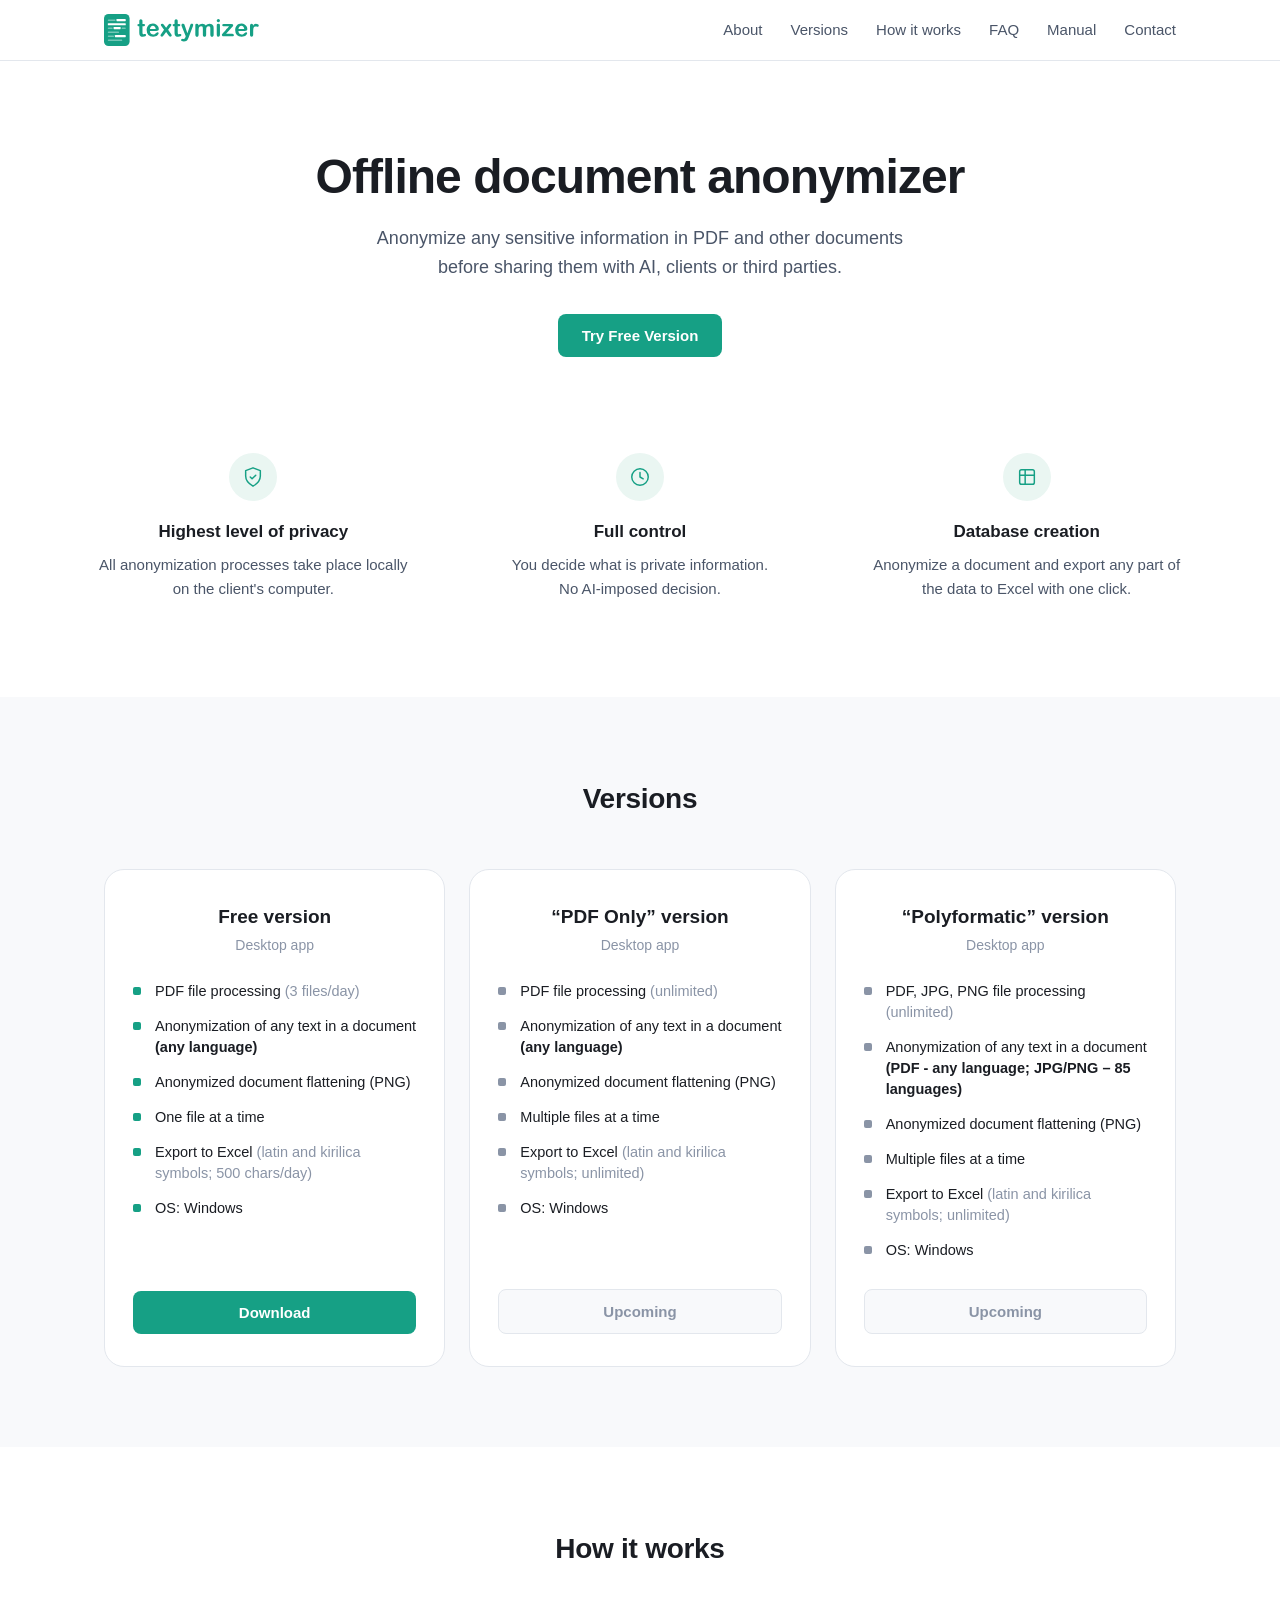
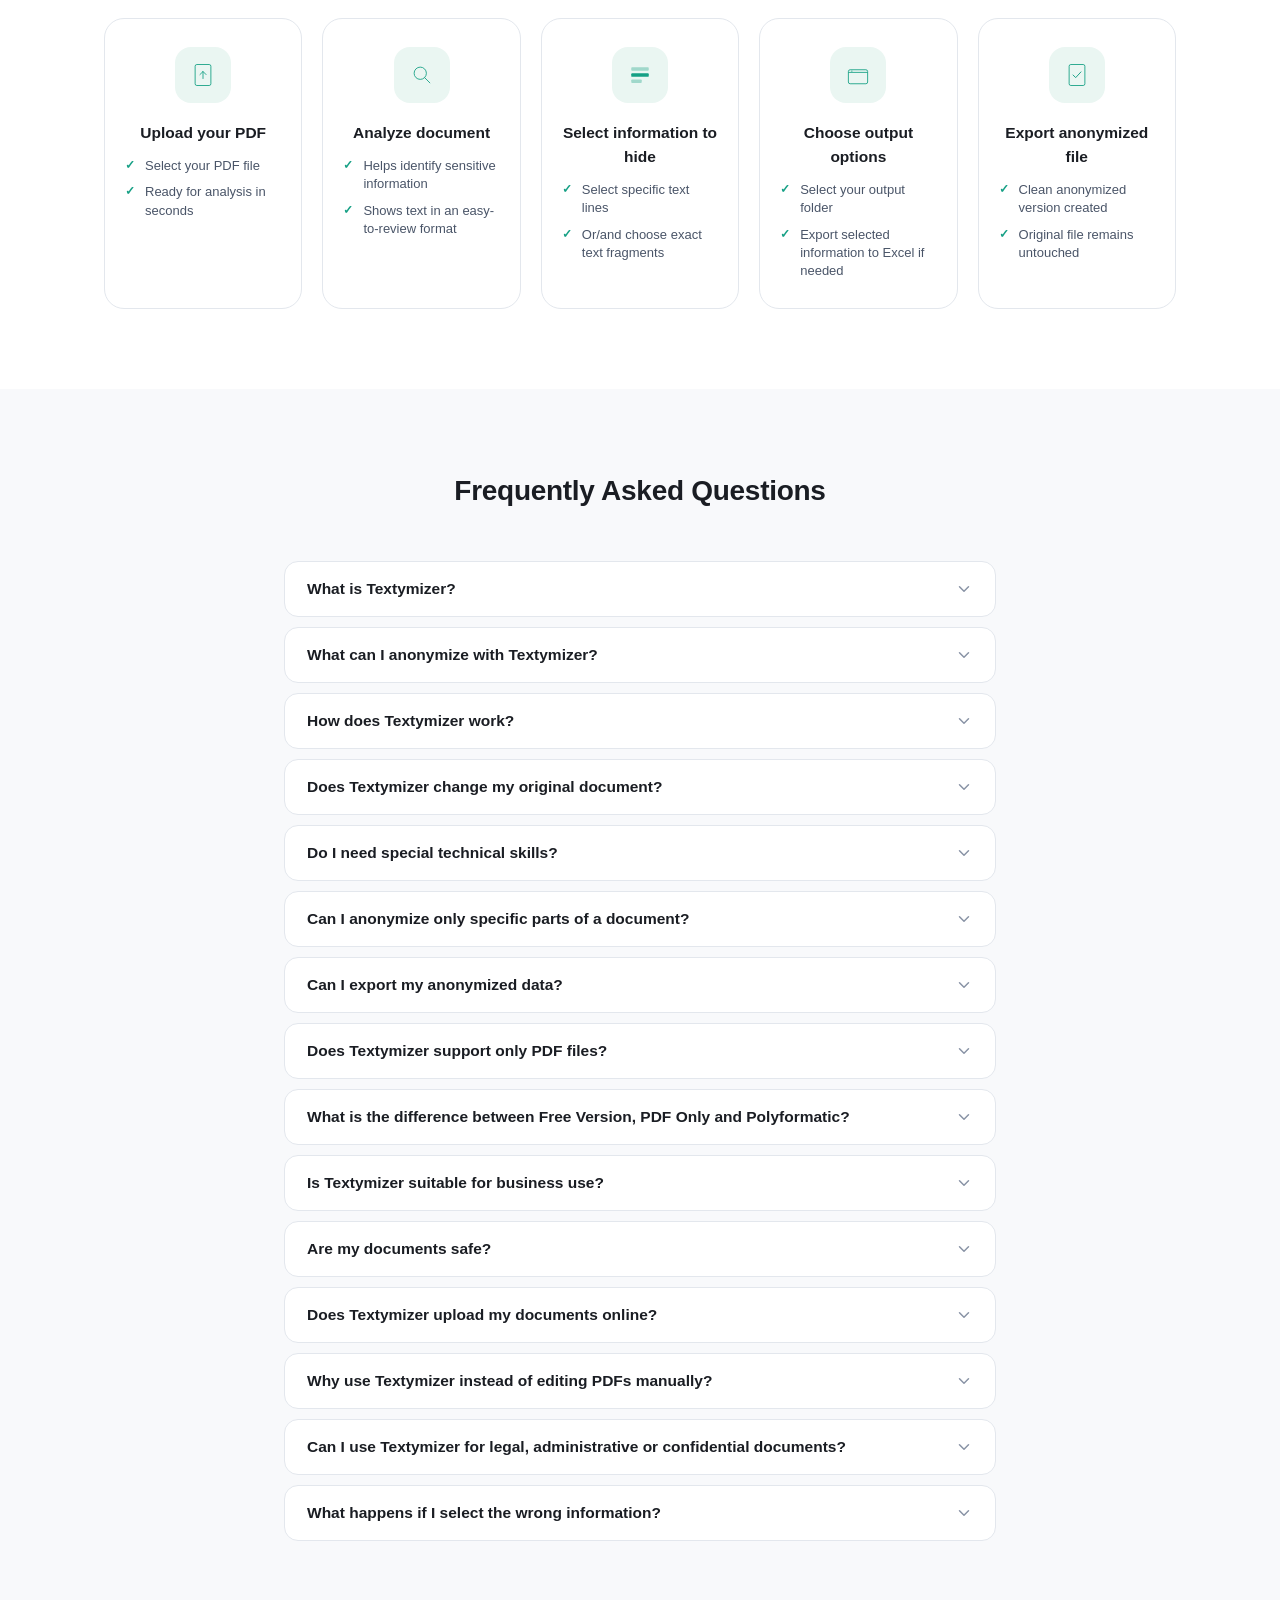
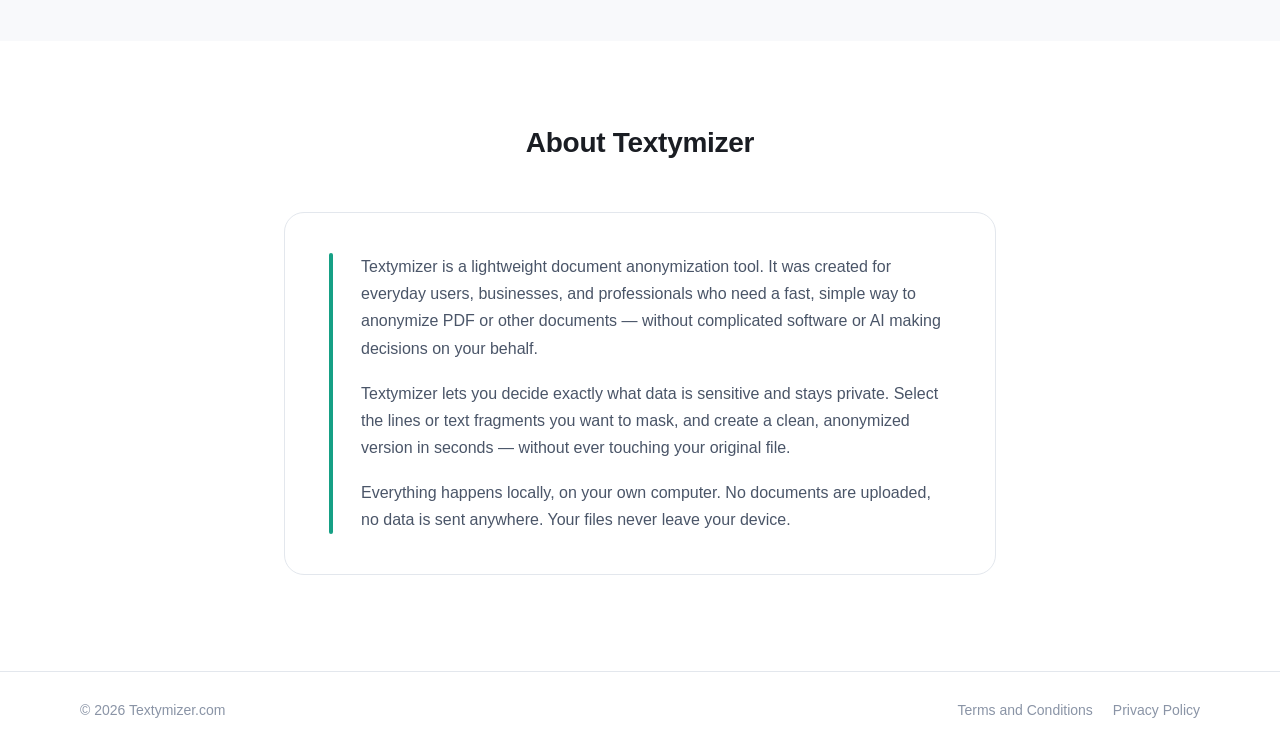
==== commit 54fc515b: "try free mygtukas, atnaujintas Seo, og-image" ====
--- a/index.html
+++ b/index.html
@@ -5,16 +5,16 @@
   <meta name="viewport" content="width=device-width, initial-scale=1.0" />
 
   <!-- Primary SEO -->
-  <title>Textymizer — Offline Document Anonymizer</title>
-  <meta name="description" content="Mask your private data before sharing documents with lawyers, accountants or AI tools. Fast, simple, offline document anonymization software. Free version available." />
-  <meta name="keywords" content="document anonymizer, PDF anonymizer, redact PDF, mask sensitive data, offline anonymization, data privacy tool" />
+  <title>Textymizer — PDF Anonymizer &amp; Document Anonymization Tool</title>
+  <meta name="description" content="Anonymize PDF files and documents before sharing sensitive personal data with AI, clients or third parties. Free offline PDF anonymizer — no uploads, full control over sensitive information." />
+  <meta name="keywords" content="PDF anonymizer, document anonymization, anonymize PDF, sensitive information, sensitive data, personal data, redact PDF, mask sensitive data, offline anonymization, data privacy tool, document redaction, PDF redaction" />
   <link rel="canonical" href="https://textymizer.com/" />
 
   <!-- Open Graph (Facebook, LinkedIn, WhatsApp) -->
   <meta property="og:type"        content="website" />
   <meta property="og:url"         content="https://textymizer.com/" />
-  <meta property="og:title"       content="Textymizer — Offline Document Anonymizer" />
-  <meta property="og:description" content="Mask your private data before sharing documents with lawyers, accountants or AI tools. Fast, simple, offline document anonymization software." />
+  <meta property="og:title"       content="Textymizer — PDF Anonymizer &amp; Document Anonymization Tool" />
+  <meta property="og:description" content="Anonymize PDF files and documents before sharing sensitive personal data with AI, clients or third parties. Free offline PDF anonymizer — no uploads, full control." />
   <meta property="og:image"       content="https://textymizer.com/og-image.png" />
   <meta property="og:image:width"  content="1200" />
   <meta property="og:image:height" content="630" />
@@ -24,8 +24,8 @@
   <!-- Twitter / X Card -->
   <meta name="twitter:card"        content="summary_large_image" />
   <meta name="twitter:url"         content="https://textymizer.com/" />
-  <meta name="twitter:title"       content="Textymizer — Offline Document Anonymizer" />
-  <meta name="twitter:description" content="Mask your private data before sharing documents with lawyers, accountants or AI tools. Fast, simple, offline document anonymization software." />
+  <meta name="twitter:title"       content="Textymizer — PDF Anonymizer &amp; Document Anonymization Tool" />
+  <meta name="twitter:description" content="Anonymize PDF files and documents before sharing sensitive personal data with AI, clients or third parties. Free offline PDF anonymizer — no uploads, full control." />
   <meta name="twitter:image"       content="https://textymizer.com/og-image.png" />
 
   <!-- Schema.org Structured Data -->
@@ -35,7 +35,7 @@
     "@type": "SoftwareApplication",
     "name": "Textymizer",
     "url": "https://textymizer.com",
-    "description": "Offline document anonymization desktop application. Mask sensitive data in PDF files before sharing with lawyers, accountants or AI tools.",
+    "description": "Offline PDF anonymizer and document anonymization tool. Mask sensitive information and personal data before sharing documents with AI tools, clients, accountants or third parties.",
     "applicationCategory": "BusinessApplication",
     "operatingSystem": "Windows",
     "offers": {
@@ -45,9 +45,11 @@
       "name": "Free version"
     },
     "featureList": [
-      "PDF document anonymization",
-      "Offline processing — no data uploaded",
-      "Export to Excel",
+      "PDF anonymizer — anonymize PDF files offline",
+      "Document anonymization for sensitive information",
+      "Mask personal data and sensitive data before sharing",
+      "No document uploads — all processing done locally",
+      "Export anonymized data to Excel",
       "Any language support"
     ]
   }
@@ -115,9 +117,10 @@
       <div class="hero-inner">
         <h1>Offline document anonymizer</h1>
         <p class="hero-subtitle">
-          Mask your personal data before using AI or sharing sensitive documents<br />
-          with easy-to-use anonymization software.
+          Anonymize any sensitive information in PDF and other documents<br />
+          before sharing them with AI, clients or third parties.
         </p>
+        <button class="btn btn-primary btn-hero" id="heroDownloadBtn">Try Free Version</button>
       </div>
     </section>
 
@@ -470,8 +473,8 @@
         <div class="about-card">
           <div class="about-accent"></div>
           <div class="about-text">
-            <p>Textymizer is a lightweight document anonymization tool. It was created for everyday users, businesses, and professionals who need a fast, simple way to anonymize documents — without complicated software or AI making decisions on your behalf.</p>
-            <p>Textymizer lets you decide exactly what stays private. Select the lines or text fragments you want to mask, and create a clean, anonymized version in seconds — without ever touching your original file.</p>
+            <p>Textymizer is a lightweight document anonymization tool. It was created for everyday users, businesses, and professionals who need a fast, simple way to anonymize PDF or other documents — without complicated software or AI making decisions on your behalf.</p>
+            <p>Textymizer lets you decide exactly what data is sensitive and stays private. Select the lines or text fragments you want to mask, and create a clean, anonymized version in seconds — without ever touching your original file.</p>
             <p>Everything happens locally, on your own computer. No documents are uploaded, no data is sent anywhere. Your files never leave your device.</p>
           </div>
         </div>
--- a/style.css
+++ b/style.css
@@ -185,6 +185,12 @@
   color: var(--ink-soft);
   margin: 0;
   line-height: 1.6;
+}
+
+.btn-hero {
+  margin-top: 32px;
+  padding: 15px 36px;
+  font-size: 16px;
 }
 
 /* ─────────────────────────────────────────────────────────────────────────
@@ -626,6 +632,8 @@
 
 @media (max-width: 520px) {
   .form-row-two { grid-template-columns: 1fr; }
+  .contact-form { width: 100%; }
+  .modal-content { padding: 20px; }
 }
 
 /* ─────────────────────────────────────────────────────────────────────────
